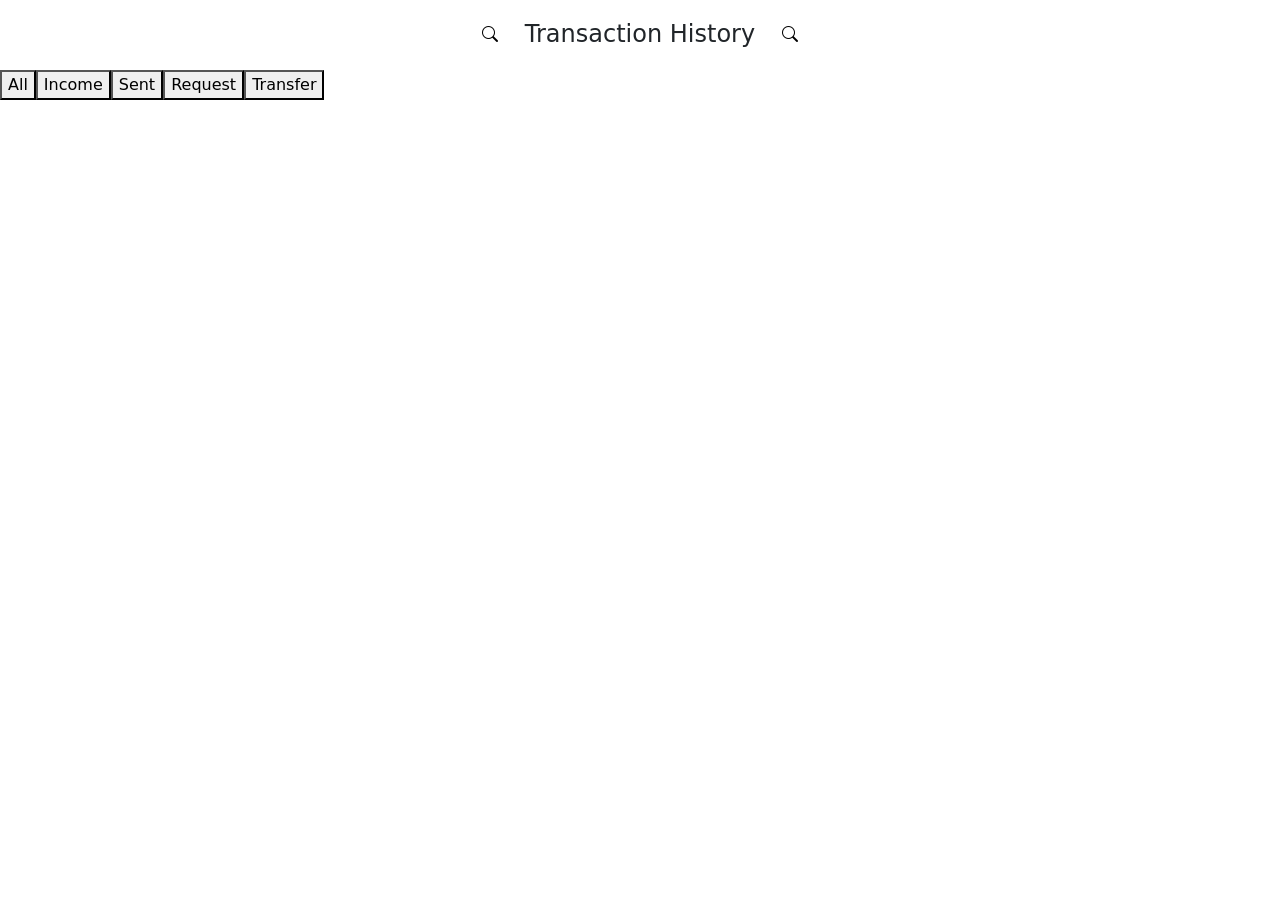
==== transaction.html @ e25bca31 "another comit" ====
<!DOCTYPE html>
<html lang="en">
<head>
    <meta charset="UTF-8">
    <meta name="viewport" content="width=device-width, initial-scale=1.0">
    <title>X-pay Transaction History</title>
    <link rel="stylesheet" href="style.css">
     <link rel="stylesheet" href="https://cdn.jsdelivr.net/npm/bootstrap-icons@1.11.3/font/bootstrap-icons.min.css">
    <link href="https://cdn.jsdelivr.net/npm/bootstrap@5.0.2/dist/css/bootstrap.min.css" rel="stylesheet" integrity="sha384-EVSTQN3/azprG1Anm3QDgpJLIm9Nao0Yz1ztcQTwFspd3yD65VohhpuuCOmLASjC" crossorigin="anonymous">
<script src="https://cdn.jsdelivr.net/npm/bootstrap@5.0.2/dist/js/bootstrap.bundle.min.js" integrity="sha384-MrcW6ZMFYlzcLA8Nl+NtUVF0sA7MsXsP1UyJoMp4YLEuNSfAP+JcXn/tWtIaxVXM" crossorigin="anonymous"></script>
</head>
<body>
    <header class="trans">
        <section class="hd d-flex ">
            <button src="index.html" class="btn-trans"><i class="bi bi-search"></i></button>
         <h4 class="hdr">Transaction History</h4>   
         <button class="btn-trans"><i class="bi bi-search"></i></button>
        </section>
        <section class="d-flex config">
         <button class="special">All</button>
          <button>Income</button>
           <button>Sent</button>
            <button>Request</button>
             <button>Transfer</button>
        </section
    </header>

</body>
</html>
---- style.css ----
.btn-greeting{
display:grid;
border-radius: 12px;
background-color: rgba(255, 255, 255, 0.15);
margin: 10px;
width: 50px;
height: 50px;
place-items: center;
color:white;
} 

.avatar{
    width: 50px;
    height: 75px;
    border-radius: 50%;
}

.avatar-text{
    margin: 0;
    color: white;
}

.greeting-card{
    gap:5px;
}
.balance-card{
     color: white;
    grid-template-columns: 1fr auto;
    margin-left: 15px;
}
.main{
    background-color:#111A51;
    padding-bottom:20px;
}
.mb-0{
    color:rgba(255,255,255, 0.6);
    font-size: 20px;
}
.mt-2{
    font-size: 50px;
}
.eye{
    margin-top : 20px;;
}
.percent{
    background-color: rgba(255, 255, 255, 0.15);
    border-radius: 12px;
    color:rgb(9, 158, 4);
    padding: 3px;
    text-align: center;
    margin-left: 6px
}
.est{
    font-size: 15px;

}
.action-card{
    gap:25px;
}
.btn-1{
    background-color:#161E4B; 
    border-radius: 12px;
    text-align: center;
    color: white;
    border: 1px solid #3D4A8C;
    padding: 10px 25px;
    box-shadow: 0px 4px 4px rgba(0, 0, 0, 0.25);
    font-size: 18px;
    

}
.pay-action{
     background-color:#306CE4; 
    border-radius: 12px;
    border: 1px solid #306CE4;
    text-align: center;
    color: white;
}
.btn-2 {
    background-color:#306CE4; 
    border-radius: 12px;
    border: 1px solid #306CE4;
    text-align: center;
    color: white;
    padding: 10px 25px;
    box-shadow: 0px 4px 4px rgba(231, 228, 222, 0);
    font-size:18px;
}
.btn-3{
    background-color:#161E4B; 
    border-radius: 12px;
    border: 1px solid #3D4A8C;
    text-align: center;
    color: white;
    box-shadow: 0px 4px 4px rgba(0, 0, 0, 0.25);
    font-size:25px;
    padding:2px 20px;
}
.action-card{
    margin-top: 10px;
}
.icon{
    gap:10px;
}
.acctbal{
    font-size:35px;
}

.d-cd{
    display: grid;
    grid-template-columns:repeat(2, 1fr);
    width:100%;
    height:100% ;
}
.img-card{
    width:100%;
    height:100%;
    object-fit: cover;
}

.bt-card{
    grid-column: 1 / -1;
}

.hd{
    justify-content: center;

}

.btn-trans{
border-radius: 12px;
background-color: rgba(255, 255, 255, 0.002);
margin: 10px;
width: 50px;
height: 50px;
place-items: center;
border-style: none ;
}

.hdr{
    margin-top: 20px;
}
@media (max-width: 480px) {
  .btn-1 , .btn-2 , .btn-3 , .eye  {
    padding: 10px 15px;
    font-size: 12px;
  }
}
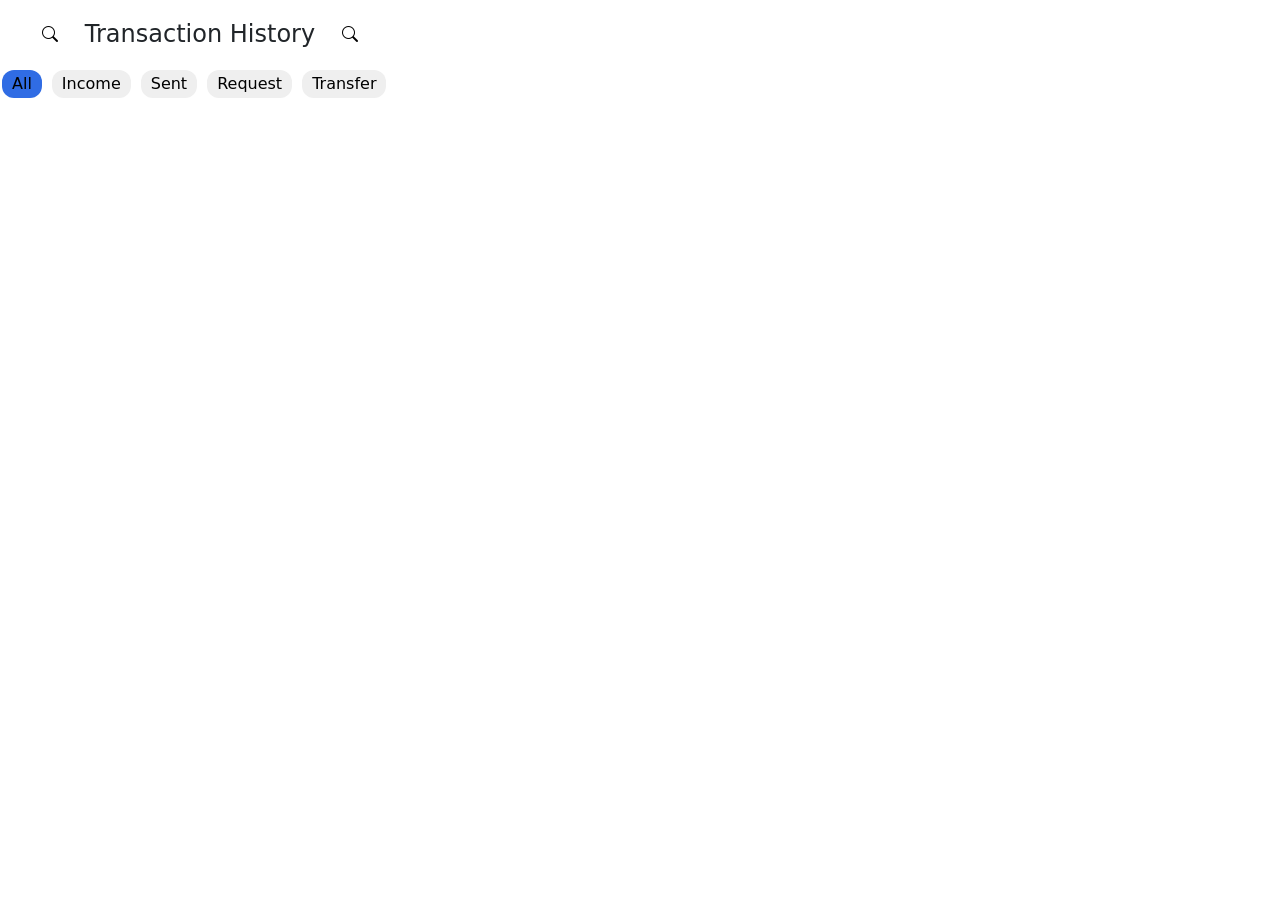
==== commit 20087913: "another commit" ====
--- a/transaction.html
+++ b/transaction.html
@@ -18,11 +18,11 @@
         </section>
         <section class="d-flex config">
          <button class="special">All</button>
-          <button>Income</button>
-           <button>Sent</button>
-            <button>Request</button>
-             <button>Transfer</button>
-        </section
+          <button class="butn">Income</button>
+           <button class="butn">Sent</button>
+            <button class="butn">Request</button>
+             <button class="butn">Transfer</button>
+        </section>
     </header>
 
 </body>
--- a/style.css
+++ b/style.css
@@ -1,4 +1,3 @@
-
 .btn-greeting{
 display:grid;
 border-radius: 12px;
@@ -103,20 +102,28 @@
 .icon{
     gap:10px;
 }
+.content-panel h5{
+    color:#111A51;
+}
+.add-card{
+    color:#111A51;
+}
 .acctbal{
     font-size:35px;
 }
 
 .d-cd{
-    display: grid;
-    grid-template-columns:repeat(2, 1fr);
+    display:flex;
+    flex-direction: column;
+    gap: 15px;
     width:100%;
-    height:100% ;
-}
+}
+
 .img-card{
-    width:100%;
-    height:100%;
+    width: 100%;
+    aspect-ratio: 3 / 2;
     object-fit: cover;
+    border-radius: 12px;
 }
 
 .bt-card{
@@ -127,7 +134,10 @@
     justify-content: center;
 
 }
-
+body{
+    max-width: 400px;
+    margin: 0 auto;
+}
 .btn-trans{
 border-radius: 12px;
 background-color: rgba(255, 255, 255, 0.002);
@@ -141,10 +151,105 @@
 .hdr{
     margin-top: 20px;
 }
+
+.butn{
+    gap:10px;
+    background-color: rgba(255, 255, 255, 0.);
+    border-radius: 12px;
+    border-style: none;
+    padding:2px 10px;
+    
+}
+.config{
+    gap:10px;
+}
+
+.special{
+    margin-left:2px;
+    background-color:#306CE4; ;
+    border-radius: 12px;
+    border-style:none;
+    padding:2px 10px;
+}
+.add-card{
+    color: white;
+    font-size: 14px;
+    cursor: pointer;
+}
+.upcm{
+    color: #111A51;
+    border-radius: 12px;
+    margin: 15px 0;
+}
+.upcm-title{
+    color: #111A51;
+    margin-bottom: 0;
+}
+.transactions{
+    color: black;
+    margin-top: 15px;
+}
+.see-more{
+    color: rgba(255,255,255,0.6);
+    font-size: 14px;
+    cursor: pointer;
+}
+.transaction-row{
+    padding: 10px 0;
+    border-bottom: 1px solid rgba(255,255,255,0.1);
+}
+.transaction-row p{
+    margin-bottom: 0;
+}
+.transaction-row small{
+    color: rgba(255,255,255,0.5);
+}
+.tx-icon{
+    width: 40px;
+    height: 40px;
+    border-radius: 50%;
+    background-color: rgba(255,255,255,0.1);
+    display: grid;
+    place-items: center;
+    font-size: 18px;
+}
+.tx-amount{
+    color: #22c55e;
+    font-weight: 600;
+}
+.content-panel{
+    background-color: white;
+    border-radius: 20px 20px 0 0;
+    padding: 15px;
+}
+.sp{
+    color:black;
+}
+
+
+.card-row{
+    display: grid;
+    grid-template-columns: repeat(2, 1fr);
+    gap: 15px;
+    width: 100%;
+}
+
+
+
+
+
+
+
+
+
+
+
+
+
+
 @media (max-width: 480px) {
   .btn-1 , .btn-2 , .btn-3 , .eye  {
     padding: 10px 15px;
     font-size: 12px;
   }
-}
-
+}
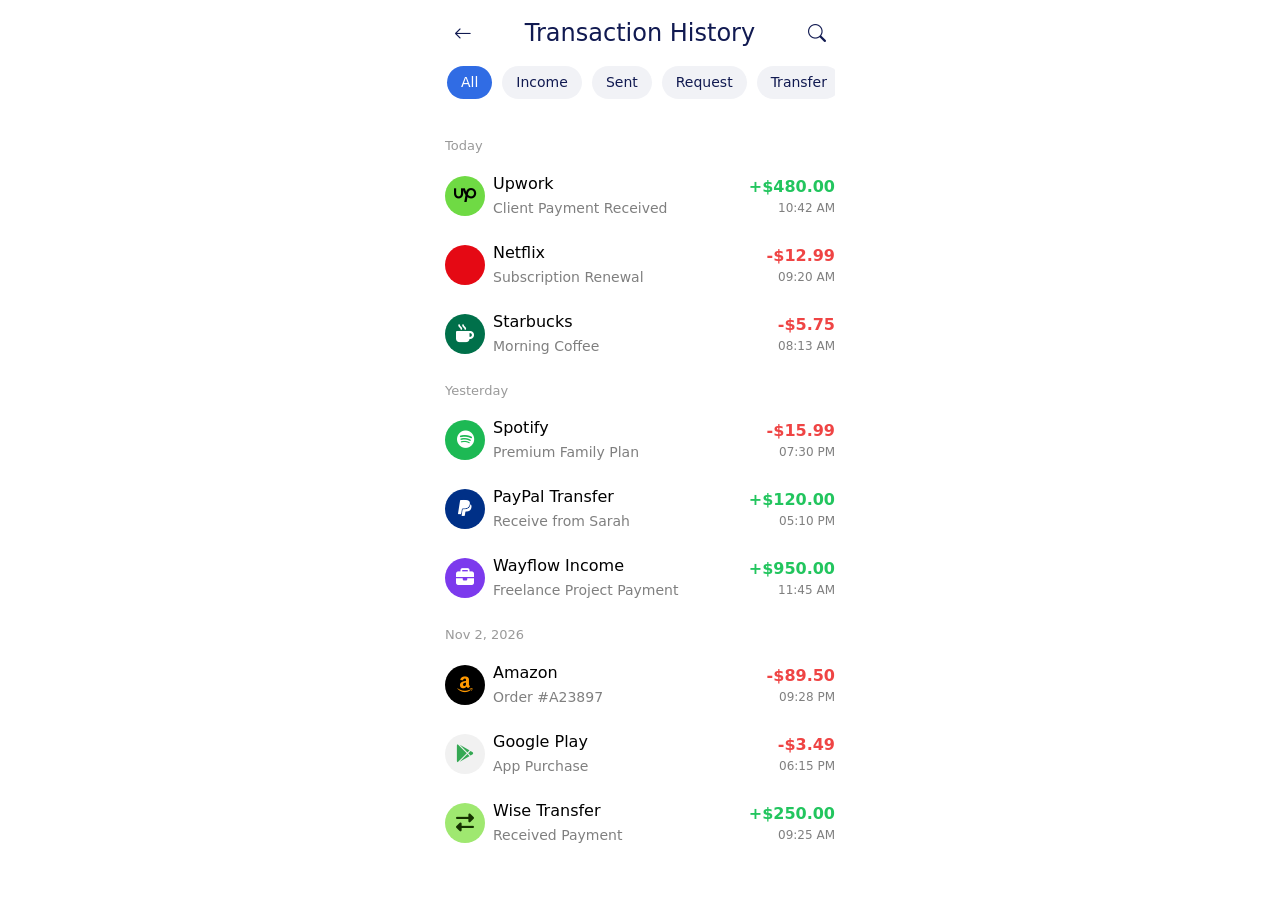
==== commit 09364807: "Another Upadte" ====
--- a/transaction.html
+++ b/transaction.html
@@ -1,18 +1,20 @@
-<!DOCTYPE html>
+ <!DOCTYPE html>
 <html lang="en">
 <head>
     <meta charset="UTF-8">
     <meta name="viewport" content="width=device-width, initial-scale=1.0">
     <title>X-pay Transaction History</title>
     <link rel="stylesheet" href="style.css">
-     <link rel="stylesheet" href="https://cdn.jsdelivr.net/npm/bootstrap-icons@1.11.3/font/bootstrap-icons.min.css">
+    <link rel="stylesheet" href="https://cdn.jsdelivr.net/npm/bootstrap-icons@1.11.3/font/bootstrap-icons.min.css">
+    <link rel="stylesheet" href="https://cdnjs.cloudflare.com/ajax/libs/font-awesome/6.5.1/css/all.min.css" integrity="sha512-DTOQO9RWCH3ppGqcWaEA1BIZOC6xxalwEsw9c2QQeAIftl+Vegovlnee1c9QX4TctnWMn13TZye+giMm8e2LwA==" crossorigin="anonymous" referrerpolicy="no-referrer" />
     <link href="https://cdn.jsdelivr.net/npm/bootstrap@5.0.2/dist/css/bootstrap.min.css" rel="stylesheet" integrity="sha384-EVSTQN3/azprG1Anm3QDgpJLIm9Nao0Yz1ztcQTwFspd3yD65VohhpuuCOmLASjC" crossorigin="anonymous">
 <script src="https://cdn.jsdelivr.net/npm/bootstrap@5.0.2/dist/js/bootstrap.bundle.min.js" integrity="sha384-MrcW6ZMFYlzcLA8Nl+NtUVF0sA7MsXsP1UyJoMp4YLEuNSfAP+JcXn/tWtIaxVXM" crossorigin="anonymous"></script>
 </head>
 <body>
+    <div class="main-trans">
     <header class="trans">
-        <section class="hd d-flex ">
-            <button src="index.html" class="btn-trans"><i class="bi bi-search"></i></button>
+        <section class="hd d-flex align-items-center">
+            <a href="index.html" class="btn-trans"><i class="bi bi-arrow-left"></i></a>
          <h4 class="hdr">Transaction History</h4>   
          <button class="btn-trans"><i class="bi bi-search"></i></button>
         </section>
@@ -25,5 +27,141 @@
         </section>
     </header>
 
+    <main class="trans-body">
+
+        <p class="tx-date-header">Today</p>
+
+        <div class="transaction-row d-flex justify-content-between align-items-center">
+            <div class="d-flex align-items-center">
+                <div class="tx-icon bg-upwork"><i class="fa-brands fa-upwork"></i></div>
+                <div class="ms-2">
+                    <p>Upwork</p>
+                    <small class="sp">Client Payment Received</small>
+                </div>
+            </div>
+            <div class="text-end">
+                <span class="tx-amount positive">+$480.00</span>
+                <small class="d-block tx-time">10:42 AM</small>
+            </div>
+        </div>
+
+        <div class="transaction-row d-flex justify-content-between align-items-center">
+            <div class="d-flex align-items-center">
+                <div class="tx-icon bg-netflix"><i class="fa-brands fa-netflix"></i></div>
+                <div class="ms-2">
+                    <p>Netflix</p>
+                    <small class="sp">Subscription Renewal</small>
+                </div>
+            </div>
+            <div class="text-end">
+                <span class="tx-amount negative">-$12.99</span>
+                <small class="d-block tx-time">09:20 AM</small>
+            </div>
+        </div>
+
+        <div class="transaction-row d-flex justify-content-between align-items-center">
+            <div class="d-flex align-items-center">
+                <div class="tx-icon bg-starbucks"><i class="fa-solid fa-mug-hot"></i></div>
+                <div class="ms-2">
+                    <p>Starbucks</p>
+                    <small class="sp">Morning Coffee</small>
+                </div>
+            </div>
+            <div class="text-end">
+                <span class="tx-amount negative">-$5.75</span>
+                <small class="d-block tx-time">08:13 AM</small>
+            </div>
+        </div>
+
+        <p class="tx-date-header">Yesterday</p>
+
+        <div class="transaction-row d-flex justify-content-between align-items-center">
+            <div class="d-flex align-items-center">
+                <div class="tx-icon bg-spotify"><i class="fa-brands fa-spotify"></i></div>
+                <div class="ms-2">
+                    <p>Spotify</p>
+                    <small class="sp">Premium Family Plan</small>
+                </div>
+            </div>
+            <div class="text-end">
+                <span class="tx-amount negative">-$15.99</span>
+                <small class="d-block tx-time">07:30 PM</small>
+            </div>
+        </div>
+
+        <div class="transaction-row d-flex justify-content-between align-items-center">
+            <div class="d-flex align-items-center">
+                <div class="tx-icon bg-paypal"><i class="fa-brands fa-paypal"></i></div>
+                <div class="ms-2">
+                    <p>PayPal Transfer</p>
+                    <small class="sp">Receive from Sarah</small>
+                </div>
+            </div>
+            <div class="text-end">
+                <span class="tx-amount positive">+$120.00</span>
+                <small class="d-block tx-time">05:10 PM</small>
+            </div>
+        </div>
+
+        <div class="transaction-row d-flex justify-content-between align-items-center">
+            <div class="d-flex align-items-center">
+                <div class="tx-icon bg-wayflow"><i class="fa-solid fa-briefcase"></i></div>
+                <div class="ms-2">
+                    <p>Wayflow Income</p>
+                    <small class="sp">Freelance Project Payment</small>
+                </div>
+            </div>
+            <div class="text-end">
+                <span class="tx-amount positive">+$950.00</span>
+                <small class="d-block tx-time">11:45 AM</small>
+            </div>
+        </div>
+
+        <p class="tx-date-header">Nov 2, 2026</p>
+
+        <div class="transaction-row d-flex justify-content-between align-items-center">
+            <div class="d-flex align-items-center">
+                <div class="tx-icon bg-amazon"><i class="fa-brands fa-amazon"></i></div>
+                <div class="ms-2">
+                    <p>Amazon</p>
+                    <small class="sp">Order #A23897</small>
+                </div>
+            </div>
+            <div class="text-end">
+                <span class="tx-amount negative">-$89.50</span>
+                <small class="d-block tx-time">09:28 PM</small>
+            </div>
+        </div>
+
+        <div class="transaction-row d-flex justify-content-between align-items-center">
+            <div class="d-flex align-items-center">
+                <div class="tx-icon bg-googleplay"><i class="fa-brands fa-google-play"></i></div>
+                <div class="ms-2">
+                    <p>Google Play</p>
+                    <small class="sp">App Purchase</small>
+                </div>
+            </div>
+            <div class="text-end">
+                <span class="tx-amount negative">-$3.49</span>
+                <small class="d-block tx-time">06:15 PM</small>
+            </div>
+        </div>
+
+        <div class="transaction-row d-flex justify-content-between align-items-center">
+            <div class="d-flex align-items-center">
+                <div class="tx-icon bg-wise"><i class="fa-solid fa-right-left"></i></div>
+                <div class="ms-2">
+                    <p>Wise Transfer</p>
+                    <small class="sp">Received Payment</small>
+                </div>
+            </div>
+            <div class="text-end">
+                <span class="tx-amount positive">+$250.00</span>
+                <small class="d-block tx-time">09:25 AM</small>
+            </div>
+        </div>
+
+    </main>
+    </div>
 </body>
 </html>
--- a/style.css
+++ b/style.css
@@ -9,6 +9,7 @@
 color:white;
 } 
 
+
 .avatar{
     width: 50px;
     height: 75px;
@@ -97,7 +98,10 @@
     padding:2px 20px;
 }
 .action-card{
+    gap: 12px;
     margin-top: 10px;
+    padding: 0 15px;
+    width: 100%;
 }
 .icon{
     gap:10px;
@@ -121,31 +125,30 @@
 
 .img-card{
     width: 100%;
-    aspect-ratio: 3 / 2;
+    aspect-ratio: 1.45 / 1;
     object-fit: cover;
     border-radius: 12px;
 }
-
 .bt-card{
     grid-column: 1 / -1;
 }
 
 .hd{
-    justify-content: center;
-
-}
-body{
-    max-width: 400px;
-    margin: 0 auto;
-}
+    justify-content: space-between;
+    align-items: center;
+}
+
 .btn-trans{
-border-radius: 12px;
-background-color: rgba(255, 255, 255, 0.002);
-margin: 10px;
-width: 50px;
-height: 50px;
-place-items: center;
-border-style: none ;
+    border-radius: 50%;
+    background-color: transparent;
+    margin: 0;
+    width: 36px;
+    height: 36px;
+    display: grid;
+    place-items: center;
+    border-style: none;
+    color: #111A51;
+    font-size: 18px;
 }
 
 .hdr{
@@ -154,11 +157,12 @@
 
 .butn{
     gap:10px;
-    background-color: rgba(255, 255, 255, 0.);
-    border-radius: 12px;
+    background-color: #F1F2F6;
+    color: #111A51;
+    border-radius: 20px;
     border-style: none;
-    padding:2px 10px;
-    
+    padding:6px 14px;
+    font-size: 14px;
 }
 .config{
     gap:10px;
@@ -166,10 +170,12 @@
 
 .special{
     margin-left:2px;
-    background-color:#306CE4; ;
-    border-radius: 12px;
+    background-color:#306CE4;
+    color: white;
+    border-radius: 20px;
     border-style:none;
-    padding:2px 10px;
+    padding:6px 14px;
+    font-size: 14px;
 }
 .add-card{
     color: white;
@@ -180,6 +186,18 @@
     color: #111A51;
     border-radius: 12px;
     margin: 15px 0;
+    padding: 2px 10px;
+    background-color: rgba(82, 82, 83, 0.06);
+}
+
+.btn-1, .btn-2 {
+    flex: 1;
+    padding: 10px 0;
+}
+.btn-3{
+    flex: 0 0 auto;
+    width: 50px;
+    padding: 10px 0; 
 }
 .upcm-title{
     color: #111A51;
@@ -220,36 +238,117 @@
 .content-panel{
     background-color: white;
     border-radius: 20px 20px 0 0;
-    padding: 15px;
-}
-.sp{
-    color:black;
+    padding: 15px 10px;
+    margin: 0 8px 8px;
 }
 
 
 .card-row{
     display: grid;
     grid-template-columns: repeat(2, 1fr);
-    gap: 15px;
+    gap: 10px;
     width: 100%;
 }
 
-
-
-
-
-
-
-
-
-
-
+.transaction-row small{
+    color: rgba(0,0,0,0.5);
+}
+.see-more{
+    color: rgba(0,0,0,0.5);
+    font-size: 14px;
+    cursor: pointer;
+    text-decoration: none;
+}
+.tx-date-header{
+    color: rgba(0,0,0,0.4);
+    font-size: 13px;
+    margin: 12px 0 6px;
+}
+.tx-amount.positive{ color: #22c55e; }
+.tx-amount.negative{ color: #ef4444; }
+.tx-time{
+    color: rgba(0,0,0,0.4);
+    font-size: 12px;
+}
+
+.bg-upwork{ background-color: #6fda44; color: #000; }
+.bg-netflix{ background-color: #E50914; color: #fff; }
+.bg-starbucks{ background-color: #00704A; color: #fff; }
+.bg-spotify{ background-color: #1DB954; color: #fff; }
+.bg-paypal{ background-color: #003087; color: #fff; }
+.bg-wayflow{ background-color: #7C3AED; color: #fff; }
+.bg-amazon{ background-color: #000; color: #FF9900; }
+.bg-googleplay{ background-color: #f1f1f1; color: #34A853; }
+.bg-wise{ background-color: #9FE870; color: #163300; }
+
+
+
+
+.main-trans{
+    background-color: #ffffff;
+    min-height: 100vh;
+    max-width: 420px;
+    margin: 0 auto;
+    border-radius: 24px 24px 0 0;
+    overflow: hidden;
+}
+
+.trans{
+    padding: 15px 15px 0;
+    background-color: white;
+}
+
+.hd{
+    justify-content: space-between;
+    align-items: center;
+}
+
+.hd h4{
+    color: #111A51;
+    margin: 0;
+}
+
+.hdr{
+    margin-top: 0;
+}
+
+.config{
+    gap: 10px;
+    margin-top: 15px;
+    overflow-x: auto;
+    padding-bottom: 10px;
+}
+
+.trans-body{
+    background-color: white;
+    padding: 15px;
+    color: black;
+}
+
+
+
+body > main > div > section.d-grid.d-cd > div.d-flex.justify-content-between.align-items-center.mb-2 > span {
+    color:#000;
+    background-color: rgba(215, 211, 211, 0.6);
+    border-radius : 20px;
+    padding:2px 8px;
+
+}
 
 
 
 @media (max-width: 480px) {
-  .btn-1 , .btn-2 , .btn-3 , .eye  {
-    padding: 10px 15px;
+  .btn-1, .btn-2, .eye {
+    padding: 10px 0;
     font-size: 12px;
   }
+  .btn-3{
+    width: 44px;
+    padding: 8px 0;
+    font-size: 12px;
+  }
+  .action-card{
+    gap: 8px;
+    padding: 0 10px;
+  }
 }
